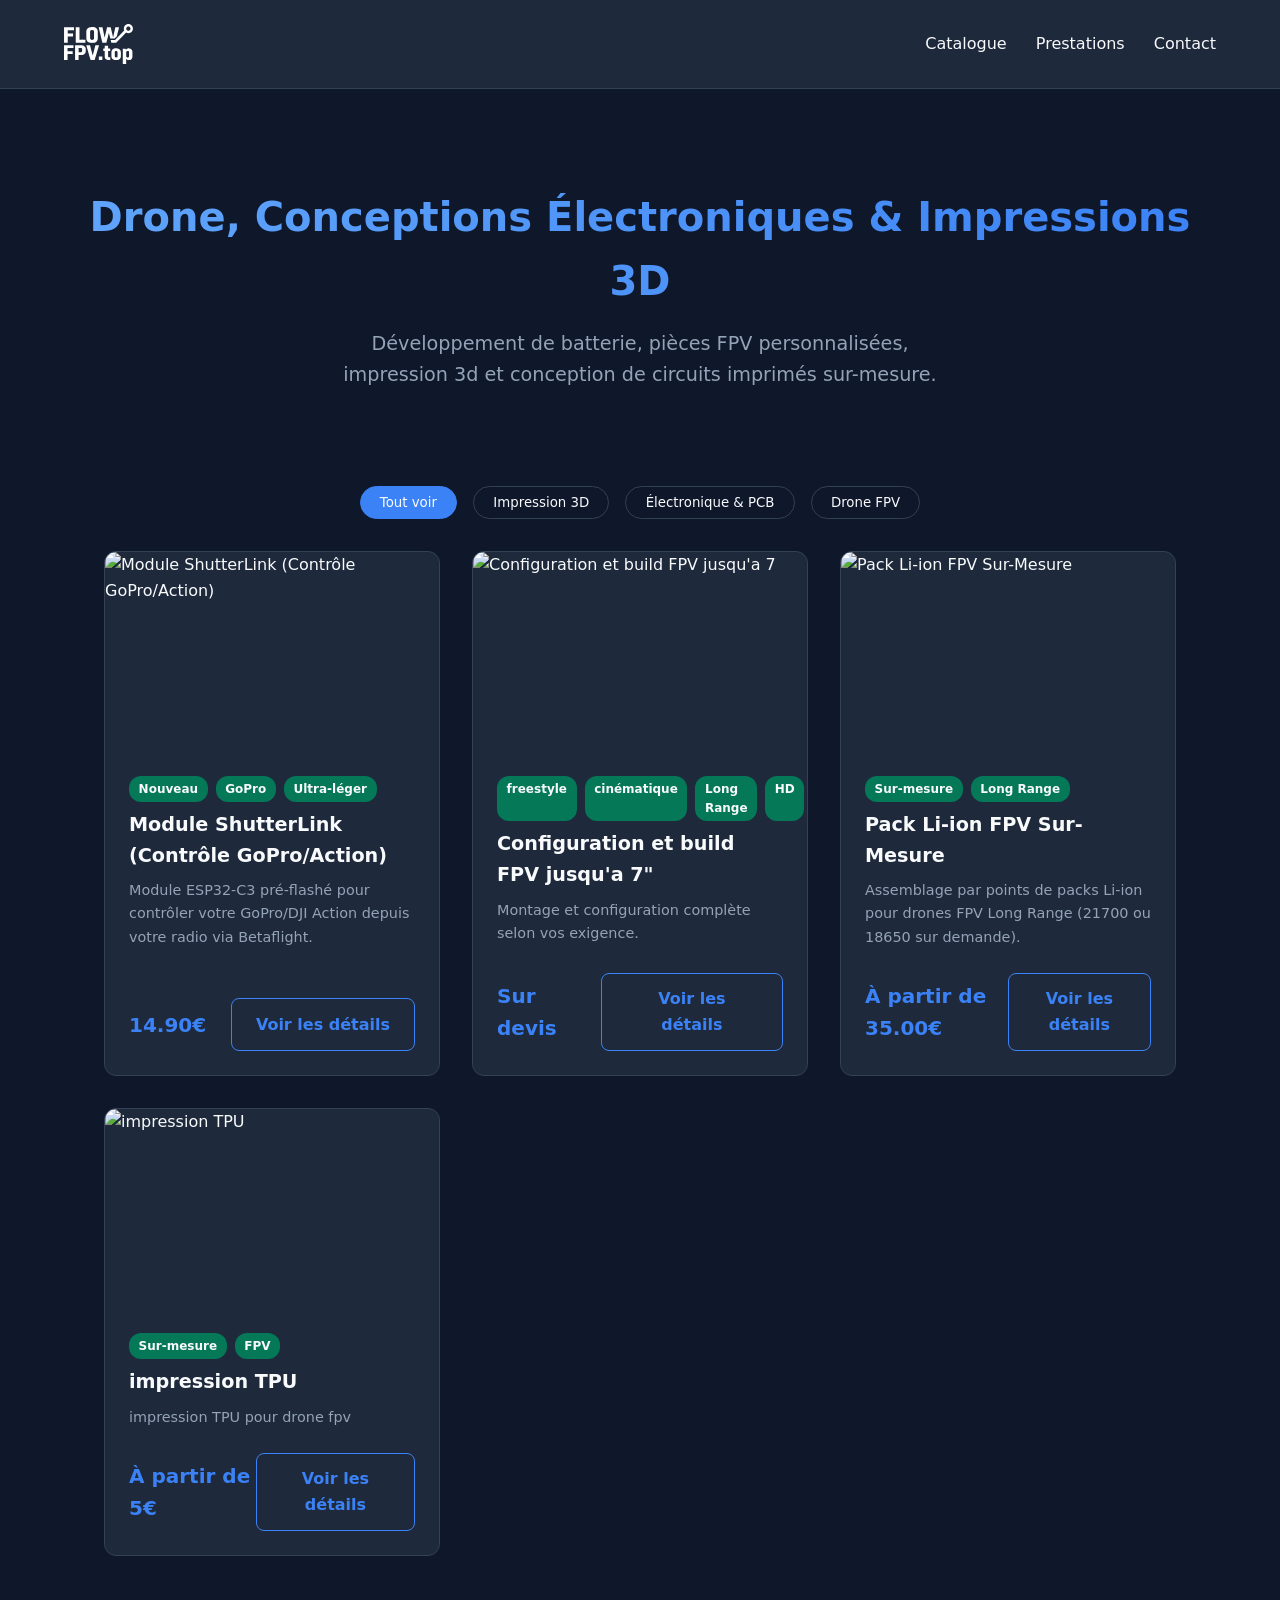
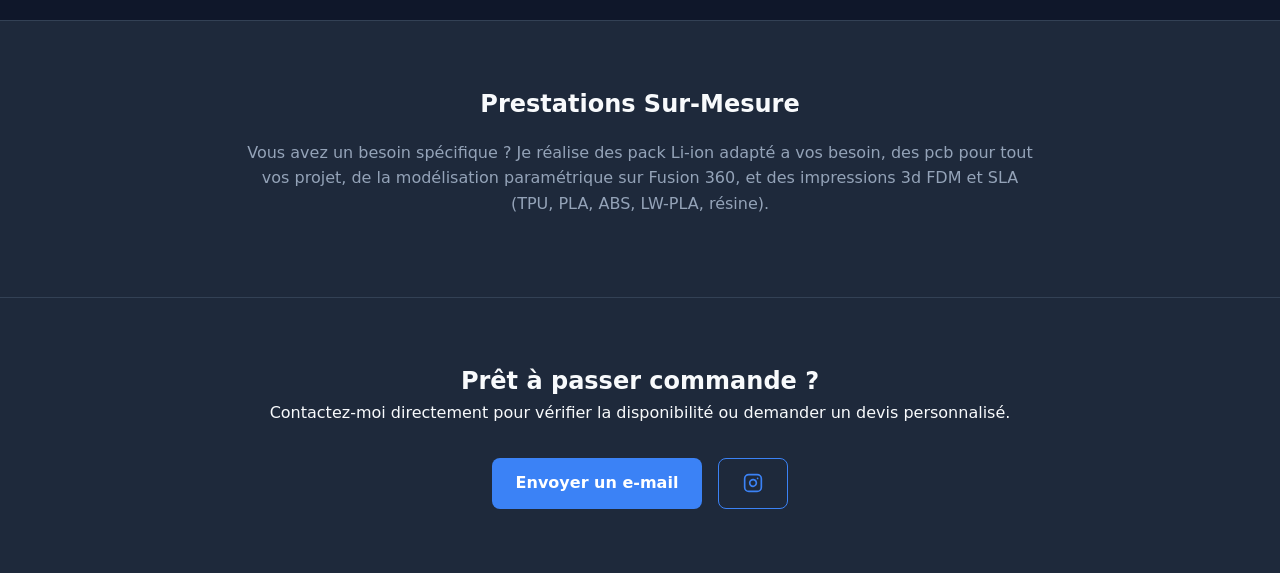
==== dev.html @ b9087ec4 "build" ====
<!DOCTYPE html>
<html lang="fr">
<head>
    <meta charset="UTF-8">
    <meta name="viewport" content="width=device-width, initial-scale=1.0">
    <title>Boutique FlowFPV - Ingénierie & FPV</title>
    <meta name="description" content="Développement de batteries Li-ion sur-mesure, modules électroniques (ShutterLink), pièces FPV en TPU et configurations drone Long Range.">
    <meta name="keywords" content="batterie li-ion, drone FPV, ShutterLink, impression 3D TPU, FlowFPV">
    <meta property="og:title" content="FlowFPV | Ingénierie & FPV">
    <meta property="og:description" content="Développement de batterie, pièces FPV personnalisées et conception de circuits imprimés sur-mesure.">
    <meta property="og:image" content="https://www.flowfpv.top/images/logo.svg">
    <link rel="icon" type="image/svg+xml" href="images/logo.svg">
    <link rel="stylesheet" href="style.css">
</head>
<body>
    <header>

        <a href="index.html" class="logo-link">
            <img src="images/logo.svg" alt="Logo" class="site-logo">
        </a>
        <nav>
            <a href="#catalogue">Catalogue</a>
            <a href="#services">Prestations</a>
            <a href="#contact">Contact</a>
        </nav>
    </header>

    <main>
        <section class="hero">
            <h1>Drone, Conceptions Électroniques & Impressions 3D</h1>
            <p>Développement de batterie, pièces FPV personnalisées, impression 3d et conception de circuits imprimés sur-mesure.</p>
        </section>

        <section id="catalogue">
            <div class="filters">
                <button class="filter-btn active" data-filter="all">Tout voir</button>
                <button class="filter-btn" data-filter="3d">Impression 3D</button>
                <button class="filter-btn" data-filter="elec">Électronique & PCB</button>
                <button class="filter-btn" data-filter="drone">Drone FPV</button>
            </div>
            
            
            <div class="grid" id="product-grid"></div>
        </section>

        <section id="services">
             <h2>Prestations Sur-Mesure</h2>
             <p>Vous avez un besoin spécifique ? Je réalise des pack Li-ion adapté a vos besoin, des pcb pour tout vos projet, de la modélisation paramétrique sur Fusion 360, et des impressions 3d FDM et SLA (TPU, PLA, ABS, LW-PLA, résine).</p>
        </section>

        <!-- Elfsight Instagram Feed | Untitled Instagram Feed -->
        <script src="https://elfsightcdn.com/platform.js" async></script>
        <div class="elfsight-app-1b00743e-c951-4c09-ae32-9a1a16ee1006" data-elfsight-app-lazy></div>
    </main>

    <footer id="contact">
        <div class="footer-content">
            <h2>Prêt à passer commande ?</h2>
            <p>Contactez-moi directement pour vérifier la disponibilité ou demander un devis personnalisé.</p>
            <div class="contact-buttons">
                <a href="mailto:flowfpv28@gmail.com?subject=Demande de renseignement/devis" class="btn primary">Envoyer un e-mail</a>
                <a href="https://instagram.com/flowfpv.top" target="_blank" class="btn secondary btn-icon">
                    <svg xmlns="http://www.w3.org/2000/svg" width="20" height="20" viewBox="0 0 24 24" fill="none" stroke="currentColor" stroke-width="2" stroke-linecap="round" stroke-linejoin="round">
                        <rect x="2" y="2" width="20" height="20" rx="5" ry="5"></rect>
                        <path d="M16 11.37A4 4 0 1 1 12.63 8 4 4 0 0 1 16 11.37z"></path>
                        <line x1="17.5" y1="6.5" x2="17.51" y2="6.5"></line>
                    </svg>
                    
                </a>
            </div>
        </div>
    </footer>

    <script src="app.js"></script>
</body>
</html>
---- style.css ----
/* Variables pour gérer facilement les couleurs */
:root {
    --bg-color: #0f172a;
    --text-color: #f8fafc;
    --primary-color: #3b82f6;
    --primary-hover: #2563eb;
    --card-bg: #1e293b;
    --border-color: #334155;
}

* { margin: 0; padding: 0; box-sizing: border-box; font-family: 'Segoe UI', system-ui, sans-serif; }

body { background-color: var(--bg-color); color: var(--text-color); line-height: 1.6; }

/* Header & Navigation */
header { display: flex; justify-content: space-between; align-items: center; padding: 1.5rem 5%; background-color: var(--card-bg); border-bottom: 1px solid var(--border-color); position: sticky; top: 0; z-index: 100; }
header .logo { font-size: 1.2rem; font-weight: bold; }
nav a { color: var(--text-color); text-decoration: none; margin-left: 1.5rem; transition: color 0.2s; }
nav a:hover { color: var(--primary-color); }

/* Hero Section */
.hero { text-align: center; padding: 6rem 5% 4rem; }
.hero h1 { font-size: 2.5rem; margin-bottom: 1rem; background: linear-gradient(to right, #60a5fa, #3b82f6); -webkit-background-clip: text; background-clip: text; color: transparent; }
.hero p { font-size: 1.2rem; color: #94a3b8; max-width: 600px; margin: 0 auto; }

/* Filtres */
.filters { display: flex; justify-content: center; flex-wrap: wrap; gap: 1rem; margin: 2rem 5%; }
.filter-btn { background-color: transparent; border: 1px solid var(--border-color); color: var(--text-color); padding: 0.5rem 1.2rem; border-radius: 20px; cursor: pointer; transition: 0.3s; }
.filter-btn:hover, .filter-btn.active { background-color: var(--primary-color); border-color: var(--primary-color); }

/* Grille Catalogue */
.grid { display: grid; grid-template-columns: repeat(auto-fill, minmax(280px, 1fr)); gap: 2rem; padding: 0 5% 4rem; max-width: 1200px; margin: 0 auto; }

/* Cartes Produits */
.card { background-color: var(--card-bg); border: 1px solid var(--border-color); border-radius: 12px; overflow: hidden; transition: transform 0.2s, box-shadow 0.2s; display: flex; flex-direction: column; }
.card:hover { transform: translateY(-5px); box-shadow: 0 10px 20px rgba(0,0,0,0.3); }
.card img { width: 100%; height: 200px; object-fit: cover; }
.card-content { padding: 1.5rem; display: flex; flex-direction: column; flex-grow: 1; }
.badges { margin-bottom: 0.5rem; display: flex; gap: 0.5rem; }
.badge { font-size: 0.75rem; background-color: #047857; padding: 0.2rem 0.6rem; border-radius: 12px; font-weight: bold; }
.card-title { font-size: 1.2rem; margin-bottom: 0.5rem; }
.card-desc { color: #94a3b8; font-size: 0.9rem; margin-bottom: 1.5rem; flex-grow: 1; }
.card-footer { display: flex; justify-content: space-between; align-items: center; margin-top: auto; }
.price { font-size: 1.25rem; font-weight: bold; color: var(--primary-color); }

/* Boutons et formulaires */
.btn { text-decoration: none; padding: 0.8rem 1.5rem; border-radius: 8px; font-weight: bold; text-align: center; display: inline-block; cursor: pointer; border: none; }
.btn.primary { background-color: var(--primary-color); color: white; }
.btn.primary:hover { background-color: var(--primary-hover); }
.btn.secondary { background-color: transparent; border: 1px solid var(--primary-color); color: var(--primary-color); }
.btn.secondary:hover { background-color: var(--primary-color); color: white; }

/* Sections Diverses */
#services, #contact { padding: 4rem 5%; text-align: center; background-color: var(--card-bg); border-top: 1px solid var(--border-color); }
#services p { max-width: 800px; margin: 1rem auto; color: #94a3b8; }
.contact-buttons { display: flex; justify-content: center; gap: 1rem; margin-top: 2rem; flex-wrap: wrap; }

/* Responsive Mobile */
@media (max-width: 768px) {
    header { flex-direction: column; gap: 1rem; }
    nav a { margin: 0 0.5rem; }
    .hero h1 { font-size: 2rem; }
}

.btn-icon {
    display: inline-flex;
    align-items: center;
    justify-content: center;
    gap: 0.5rem;
}

/* Style pour le logo image */
.logo-link {
    display: flex;
    align-items: center;
    text-decoration: none;
}

.site-logo {
    height: 40px; /* Tu pourras augmenter ou réduire cette valeur (ex: 30px ou 50px) */
    width: auto;  /* Garde les bonnes proportions */
    min-width: 40px;
    object-fit: contain;
}
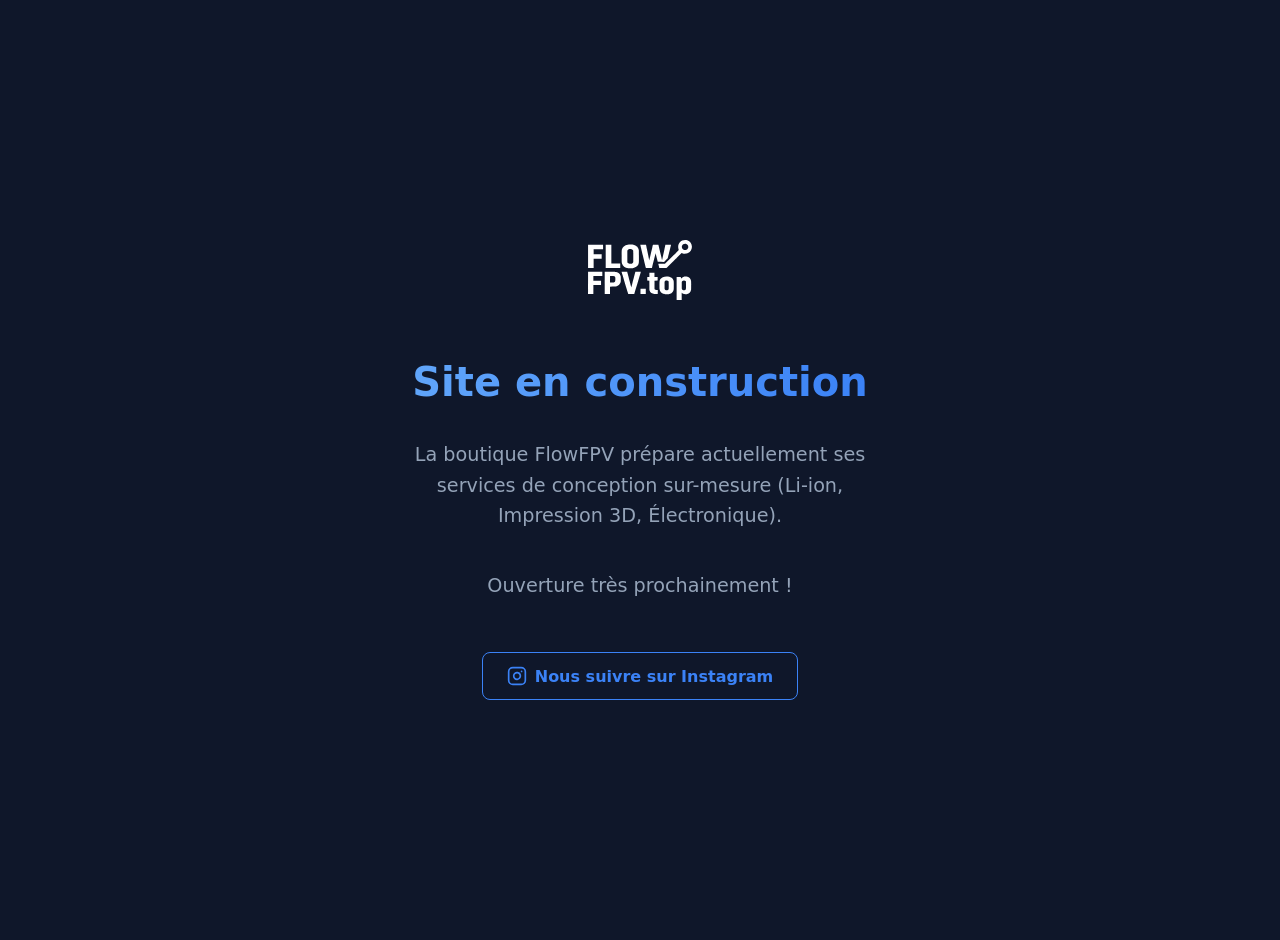
==== commit 9bdcdb5b: "a" ====
--- a/dev.html
+++ b/dev.html
@@ -3,74 +3,74 @@
 <head>
     <meta charset="UTF-8">
     <meta name="viewport" content="width=device-width, initial-scale=1.0">
-    <title>Boutique FlowFPV - Ingénierie & FPV</title>
-    <meta name="description" content="Développement de batteries Li-ion sur-mesure, modules électroniques (ShutterLink), pièces FPV en TPU et configurations drone Long Range.">
-    <meta name="keywords" content="batterie li-ion, drone FPV, ShutterLink, impression 3D TPU, FlowFPV">
-    <meta property="og:title" content="FlowFPV | Ingénierie & FPV">
-    <meta property="og:description" content="Développement de batterie, pièces FPV personnalisées et conception de circuits imprimés sur-mesure.">
-    <meta property="og:image" content="https://www.flowfpv.top/images/logo.svg">
+    <title>FlowFPV - En construction</title>
     <link rel="icon" type="image/svg+xml" href="images/logo.svg">
-    <link rel="stylesheet" href="style.css">
+    <style>
+        body {
+            background-color: #0f172a; 
+            color: #f8fafc;
+            font-family: 'Segoe UI', system-ui, sans-serif;
+            display: flex;
+            flex-direction: column;
+            align-items: center;
+            justify-content: center;
+            height: 100vh;
+            margin: 0;
+            text-align: center;
+            padding: 20px;
+        }
+        .logo {
+            height: 60px;
+            margin-bottom: 2rem;
+        }
+        h1 {
+            font-size: 2.5rem;
+            margin-bottom: 1rem;
+            background: linear-gradient(to right, #60a5fa, #3b82f6);
+            -webkit-background-clip: text;
+            background-clip: text;
+            color: transparent;
+        }
+        p {
+            font-size: 1.2rem;
+            color: #94a3b8;
+            max-width: 500px;
+            line-height: 1.6;
+        }
+        .btn {
+            display: inline-flex;
+            align-items: center;
+            gap: 0.5rem;
+            margin-top: 2rem;
+            padding: 0.8rem 1.5rem;
+            background-color: transparent;
+            color: #3b82f6;
+            text-decoration: none;
+            border: 1px solid #3b82f6;
+            border-radius: 8px;
+            font-weight: bold;
+            transition: all 0.3s ease;
+        }
+        .btn:hover {
+            background-color: #3b82f6;
+            color: #ffffff;
+        }
+    </style>
 </head>
 <body>
-    <header>
+    <img src="images/logo.svg" alt="Logo FlowFPV" class="logo">
+    
+    <h1>Site en construction</h1>
+    <p>La boutique FlowFPV prépare actuellement ses services de conception sur-mesure (Li-ion, Impression 3D, Électronique).</p>
+    <p>Ouverture très prochainement !</p>
 
-        <a href="index.html" class="logo-link">
-            <img src="images/logo.svg" alt="Logo" class="site-logo">
-        </a>
-        <nav>
-            <a href="#catalogue">Catalogue</a>
-            <a href="#services">Prestations</a>
-            <a href="#contact">Contact</a>
-        </nav>
-    </header>
-
-    <main>
-        <section class="hero">
-            <h1>Drone, Conceptions Électroniques & Impressions 3D</h1>
-            <p>Développement de batterie, pièces FPV personnalisées, impression 3d et conception de circuits imprimés sur-mesure.</p>
-        </section>
-
-        <section id="catalogue">
-            <div class="filters">
-                <button class="filter-btn active" data-filter="all">Tout voir</button>
-                <button class="filter-btn" data-filter="3d">Impression 3D</button>
-                <button class="filter-btn" data-filter="elec">Électronique & PCB</button>
-                <button class="filter-btn" data-filter="drone">Drone FPV</button>
-            </div>
-            
-            
-            <div class="grid" id="product-grid"></div>
-        </section>
-
-        <section id="services">
-             <h2>Prestations Sur-Mesure</h2>
-             <p>Vous avez un besoin spécifique ? Je réalise des pack Li-ion adapté a vos besoin, des pcb pour tout vos projet, de la modélisation paramétrique sur Fusion 360, et des impressions 3d FDM et SLA (TPU, PLA, ABS, LW-PLA, résine).</p>
-        </section>
-
-        <!-- Elfsight Instagram Feed | Untitled Instagram Feed -->
-        <script src="https://elfsightcdn.com/platform.js" async></script>
-        <div class="elfsight-app-1b00743e-c951-4c09-ae32-9a1a16ee1006" data-elfsight-app-lazy></div>
-    </main>
-
-    <footer id="contact">
-        <div class="footer-content">
-            <h2>Prêt à passer commande ?</h2>
-            <p>Contactez-moi directement pour vérifier la disponibilité ou demander un devis personnalisé.</p>
-            <div class="contact-buttons">
-                <a href="mailto:flowfpv28@gmail.com?subject=Demande de renseignement/devis" class="btn primary">Envoyer un e-mail</a>
-                <a href="https://instagram.com/flowfpv.top" target="_blank" class="btn secondary btn-icon">
-                    <svg xmlns="http://www.w3.org/2000/svg" width="20" height="20" viewBox="0 0 24 24" fill="none" stroke="currentColor" stroke-width="2" stroke-linecap="round" stroke-linejoin="round">
-                        <rect x="2" y="2" width="20" height="20" rx="5" ry="5"></rect>
-                        <path d="M16 11.37A4 4 0 1 1 12.63 8 4 4 0 0 1 16 11.37z"></path>
-                        <line x1="17.5" y1="6.5" x2="17.51" y2="6.5"></line>
-                    </svg>
-                    
-                </a>
-            </div>
-        </div>
-    </footer>
-
-    <script src="app.js"></script>
+    <a href="https://instagram.com/flowfpv.top" target="_blank" class="btn">
+        <svg xmlns="http://www.w3.org/2000/svg" width="20" height="20" viewBox="0 0 24 24" fill="none" stroke="currentColor" stroke-width="2" stroke-linecap="round" stroke-linejoin="round">
+            <rect x="2" y="2" width="20" height="20" rx="5" ry="5"></rect>
+            <path d="M16 11.37A4 4 0 1 1 12.63 8 4 4 0 0 1 16 11.37z"></path>
+            <line x1="17.5" y1="6.5" x2="17.51" y2="6.5"></line>
+        </svg>
+        Nous suivre sur Instagram
+    </a>
 </body>
 </html>
